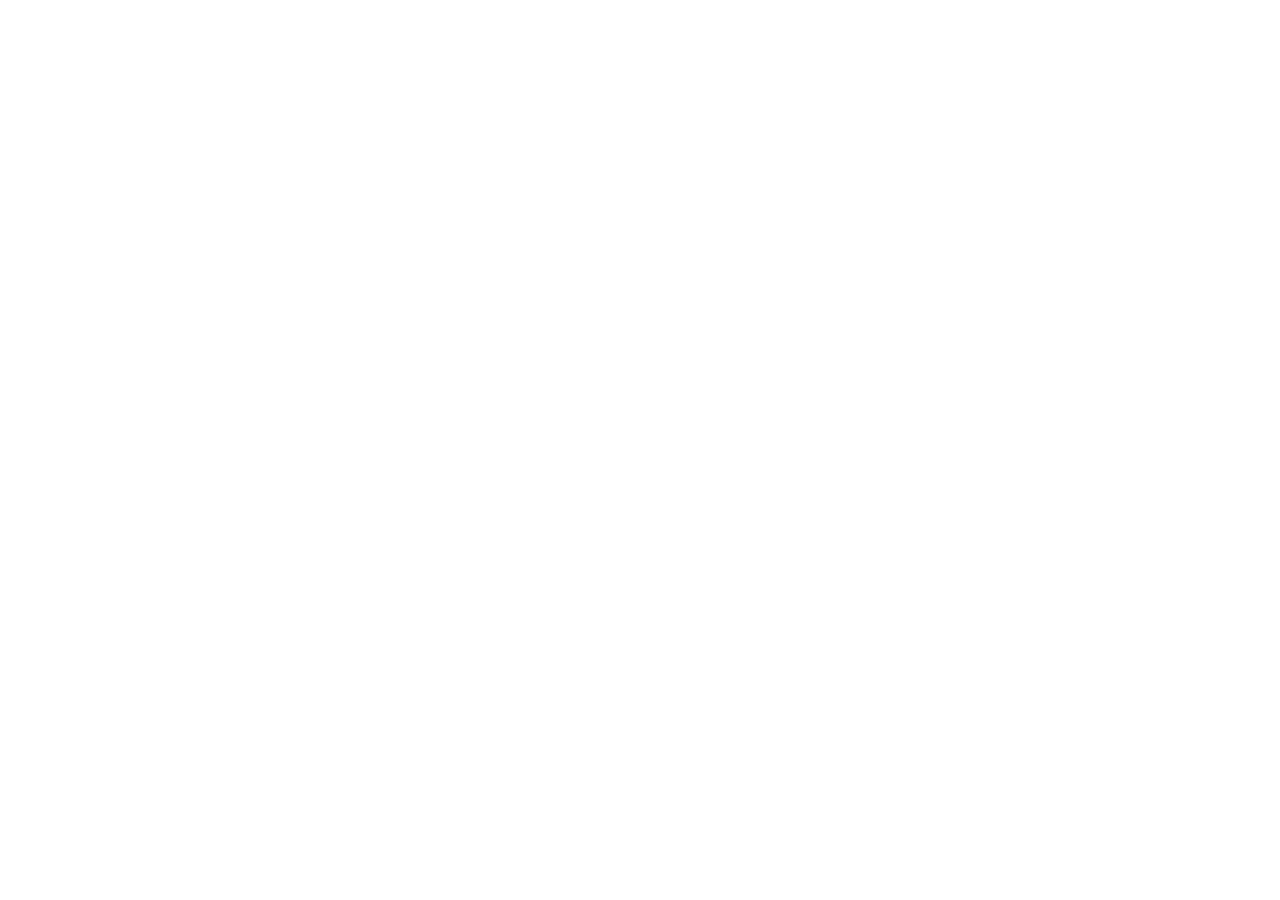
==== about.html @ 79bab30e "Add files via upload" ====
<!doctype html>
<html lang="en">
<head>
<meta charset="utf-8">
<meta name="viewport" content="width=device-width,initial-scale=1">
<title>About — Liz Dom</title>
<meta name="description" content="Liz Dom works with established artists and cultural institutions as an external project partner: research, development, funding, partnerships and delivery.">
<meta name="theme-color" content="#EFEEE9">
<link rel="preconnect" href="https://fonts.googleapis.com"><link rel="preconnect" href="https://fonts.gstatic.com" crossorigin>
<link href="https://fonts.googleapis.com/css2?family=Hanken+Grotesk:wght@400;500;600&family=IBM+Plex+Mono:wght@400;500&family=Instrument+Serif:ital@0;1&display=swap" rel="stylesheet">
<link rel="stylesheet" href="css/tokens.css"><link rel="stylesheet" href="css/style.css">
</head>
<body data-page="about" data-theme="neutral">
<div id="app"><noscript><p style="padding:2rem">Liz Dom: cultural producer and project development partner. Please enable JavaScript, or email wordsoflizdom@gmail.com.</p></noscript></div>
<script src="content/site.js"></script>
<script src="content/home.js"></script>
<script src="content/artists.js"></script>
<script src="content/institutions.js"></script>
<script src="content/about.js"></script>
<script src="content/projects.js"></script>
<script src="content/contact.js"></script>
<script src="js/render.js"></script>
</body>
</html>
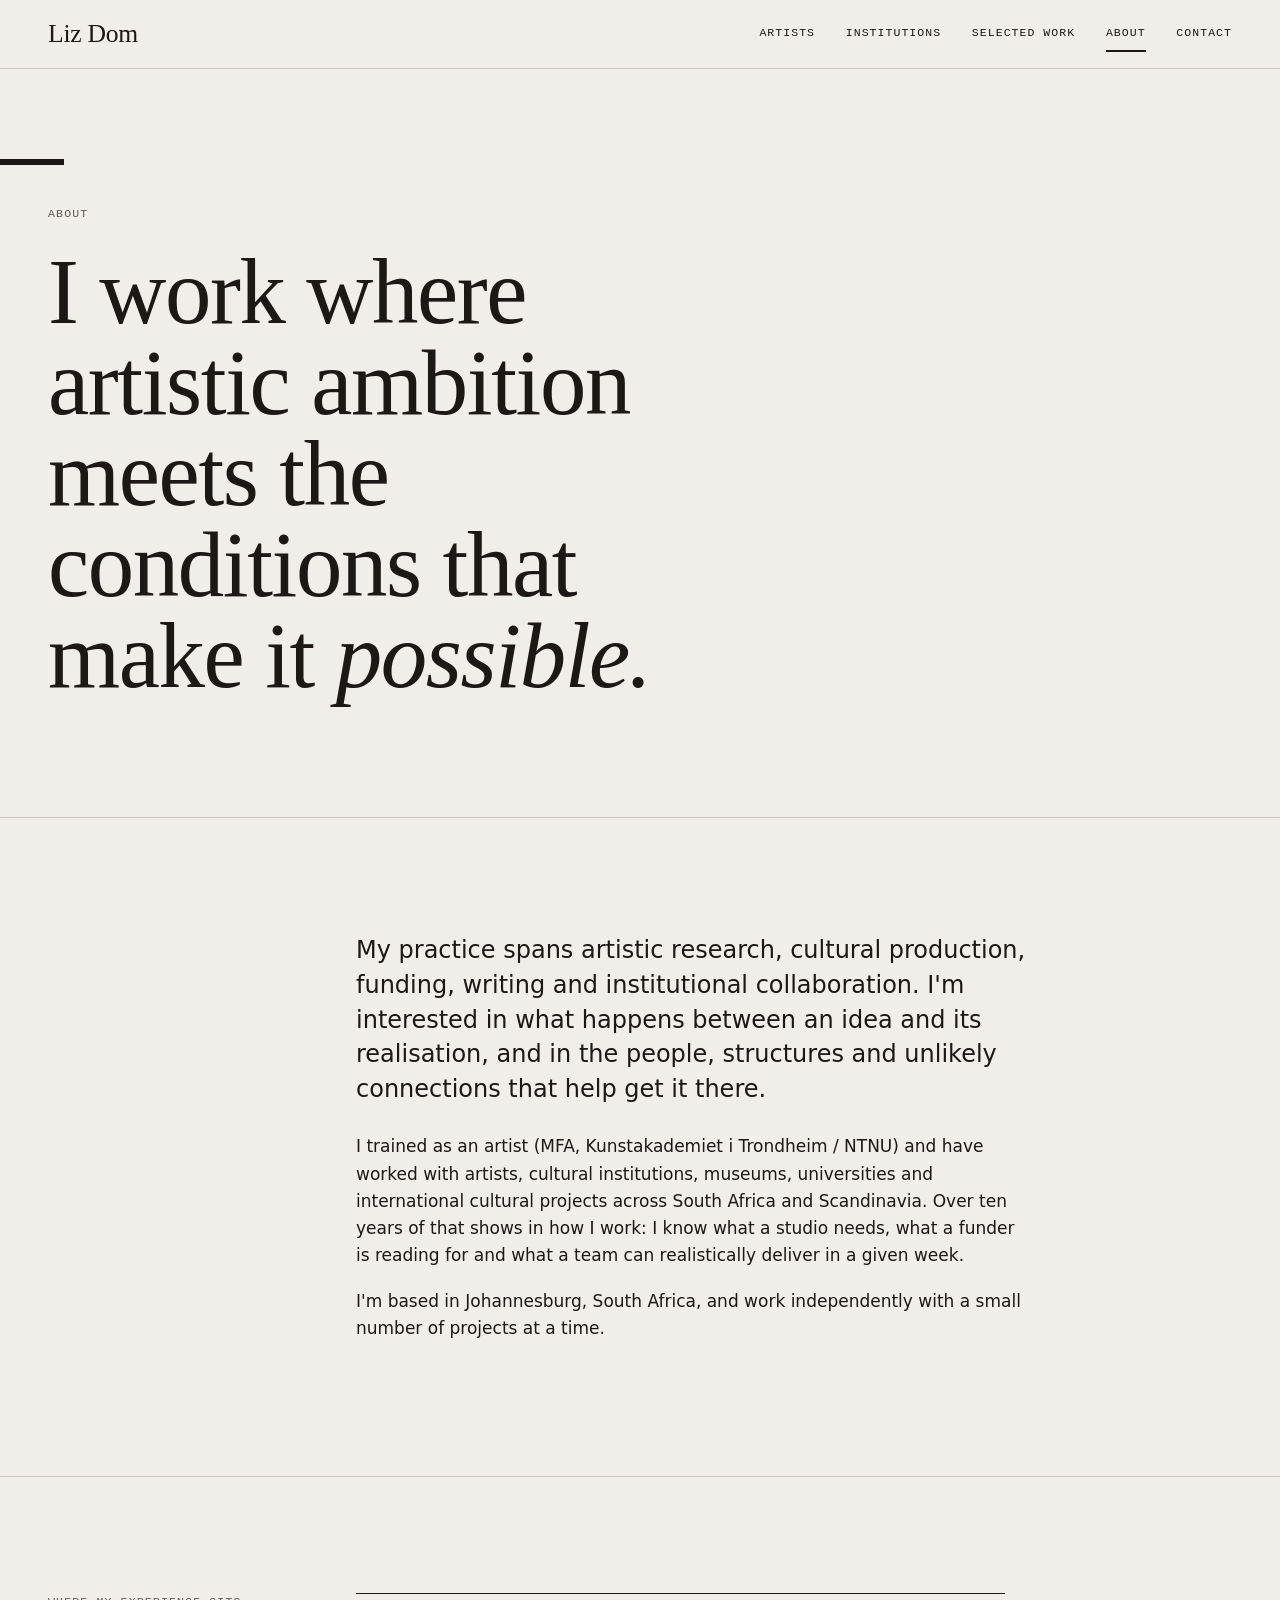
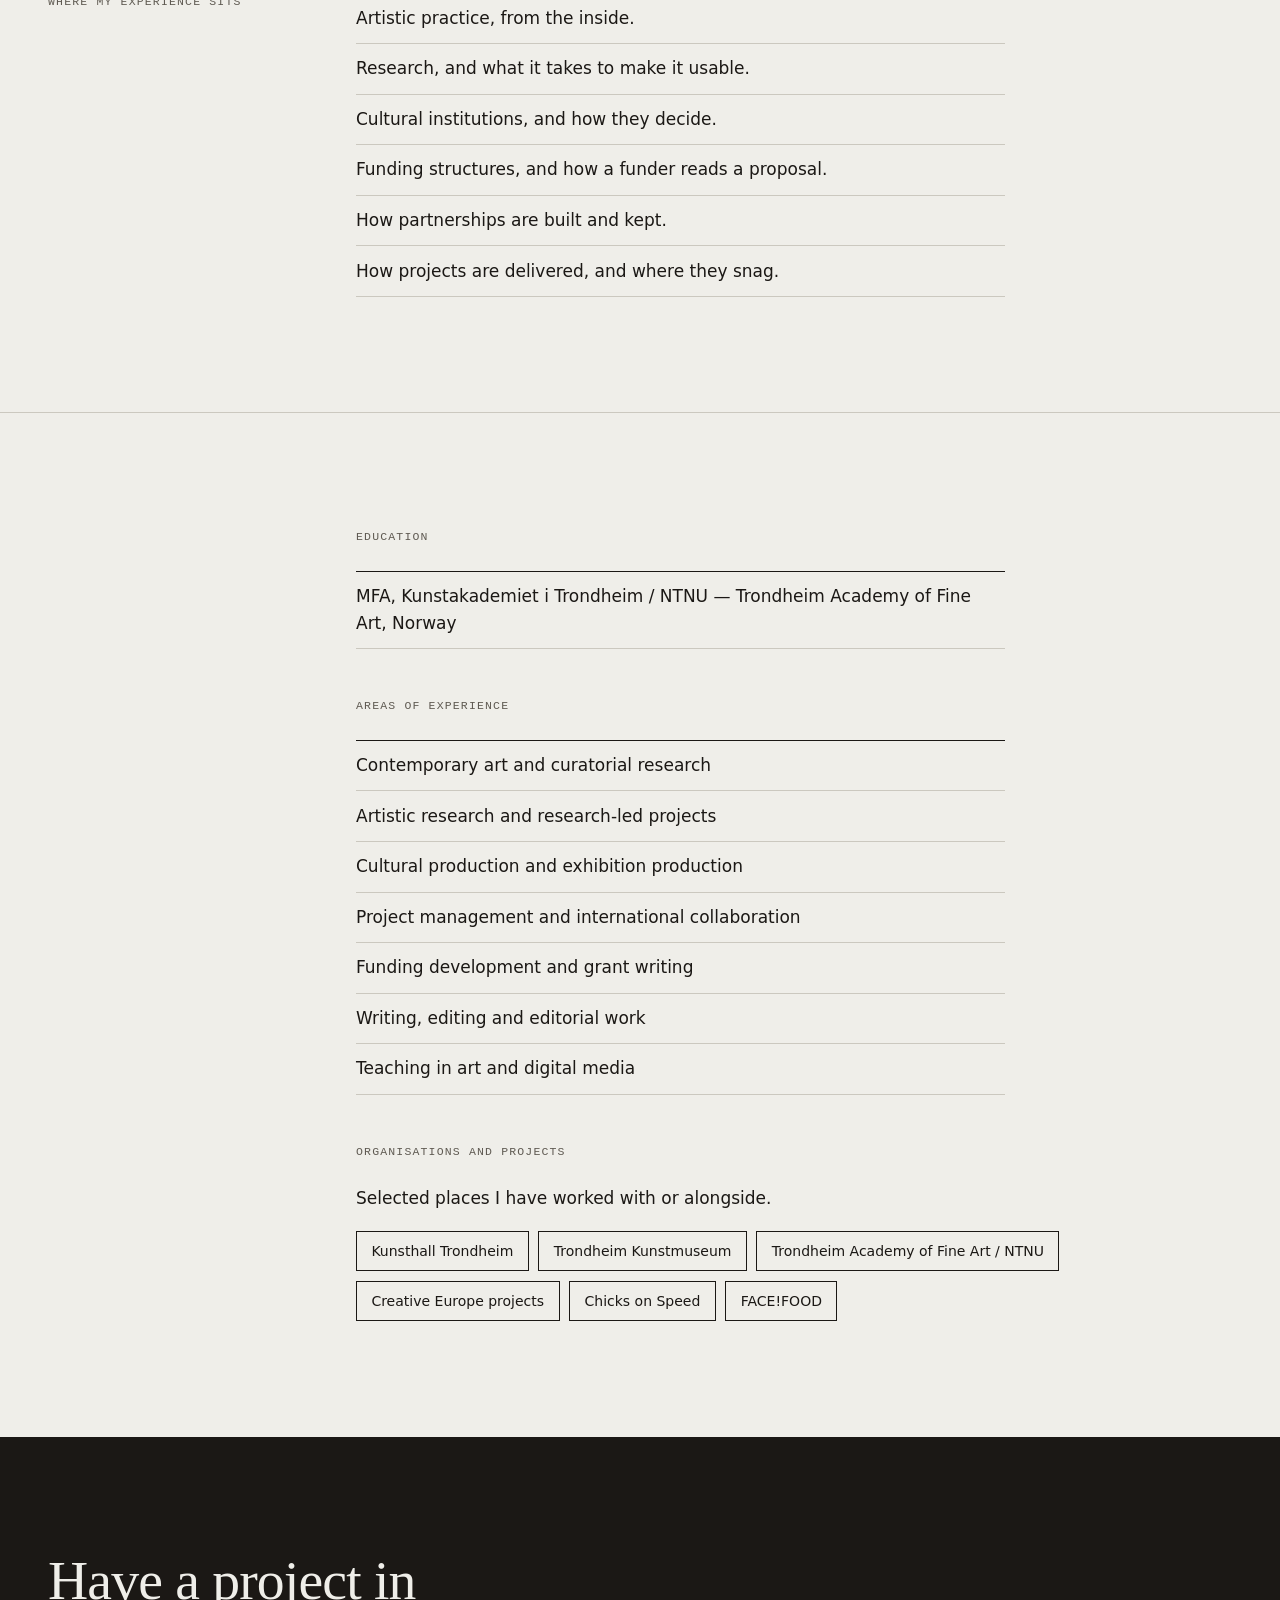
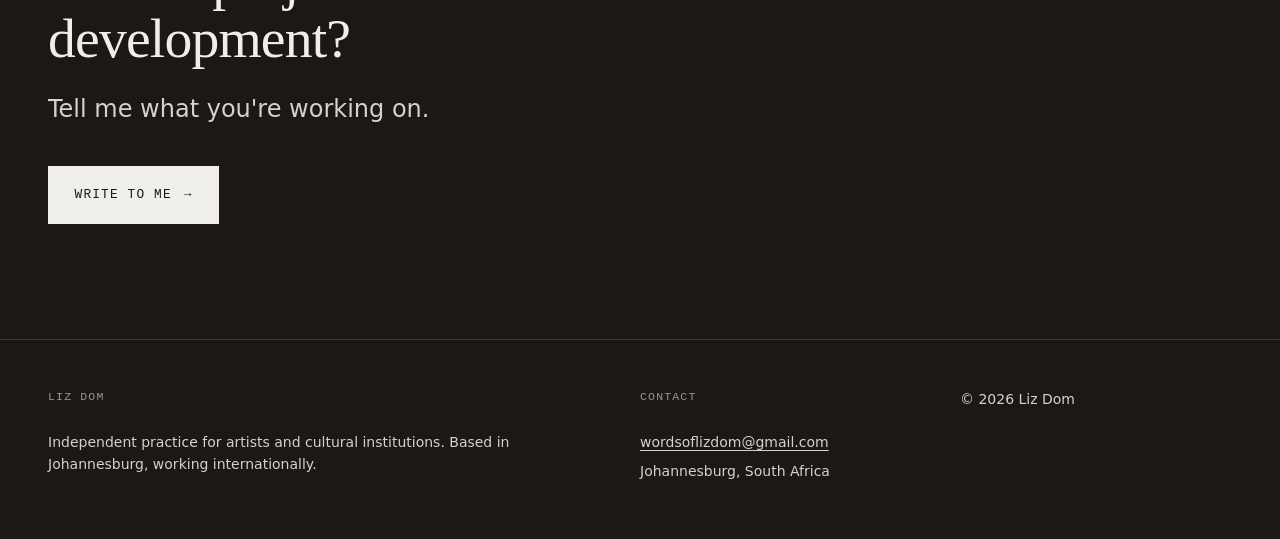
==== commit 41ad81cc: "Apply approved website edits to about.html" ====
--- a/about.html
+++ b/about.html
@@ -11,7 +11,7 @@
 <link rel="stylesheet" href="css/tokens.css"><link rel="stylesheet" href="css/style.css">
 </head>
 <body data-page="about" data-theme="neutral">
-<div id="app"><noscript><p style="padding:2rem">Liz Dom: cultural producer and project development partner. Please enable JavaScript, or email wordsoflizdom@gmail.com.</p></noscript></div>
+<div id="app"><noscript><p style="padding:2rem">Liz Dom: cultural producer and project development partner. Please enable JavaScript, or email hello@lizdom.xyz.</p></noscript></div>
 <script src="content/site.js"></script>
 <script src="content/home.js"></script>
 <script src="content/artists.js"></script>
--- a/css/tokens.css
+++ b/css/tokens.css
@@ -0,0 +1,30 @@
+:root{
+  /* ---- COLOUR: edit these hex codes to change the whole site ---- */
+  --paper:#EFEEE9;          /* page background */
+  --paper-deep:#E6E4DD;     /* panels */
+  --ink:#1B1815;            /* main text */
+  --muted:#5F5A52;          /* secondary text */
+  --rule:#CBC8BF;           /* hairlines */
+
+  --artist:#7C9AB4;         /* ESTABLISHED ARTISTS pathway: markers, bars, blocks */
+  --artist-ink:#3C5B76;     /* darker blue for text and links (passes contrast) */
+  --institution:#4E3328;    /* INSTITUTIONS pathway: markers, bars, text, links */
+
+  /* ---- FONTS ---- */
+  --font-display:"Instrument Serif","Times New Roman",Georgia,serif;
+  --font-body:"Hanken Grotesk",system-ui,-apple-system,"Segoe UI",Roboto,sans-serif;
+  --font-meta:"IBM Plex Mono",ui-monospace,Menlo,Consolas,monospace;
+
+  /* ---- SIZES ---- */
+  --size-body:1.0625rem;
+  --size-small:.875rem;
+  --size-meta:.72rem;
+  --size-lead:clamp(1.2rem,1.1rem + .5vw,1.5rem);
+  --size-h3:clamp(1.5rem,1.3rem + .8vw,2rem);
+  --size-h2:clamp(2rem,1.4rem + 2.6vw,3.6rem);
+  --size-h1:clamp(2.8rem,1.2rem + 7vw,7.5rem);
+
+  --wrap:1360px;
+  --gutter:clamp(1.25rem,4vw,3rem);
+  --section:clamp(4rem,9vw,8rem);
+}
--- a/css/style.css
+++ b/css/style.css
@@ -0,0 +1,149 @@
+*,*::before,*::after{box-sizing:border-box}
+html{-webkit-text-size-adjust:100%;scroll-behavior:smooth}
+body{margin:0;background:var(--paper);color:var(--ink);font-family:var(--font-body);font-size:var(--size-body);line-height:1.6;-webkit-font-smoothing:antialiased;
+  --accent:var(--ink);--accent-ink:var(--ink)}
+body[data-theme="artists"]{--accent:var(--artist);--accent-ink:var(--artist-ink)}
+body[data-theme="institutions"]{--accent:var(--institution);--accent-ink:var(--institution)}
+img{max-width:100%;display:block}
+a{color:inherit}
+em{font-family:var(--font-display);font-style:italic;font-weight:400}
+h1,h2,h3{font-family:var(--font-display);font-weight:400;margin:0;letter-spacing:-.015em}
+p{margin:0 0 1.1em;max-width:62ch}
+ul,ol{margin:0;padding:0;list-style:none}
+:focus-visible{outline:3px solid var(--artist-ink);outline-offset:3px}
+.skip{position:absolute;left:-999px;top:0;background:var(--ink);color:var(--paper);padding:.75rem 1rem;z-index:100}
+.skip:focus{left:0}
+.wrap{max-width:var(--wrap);margin:0 auto;padding:0 var(--gutter)}
+
+/* header */
+.site-header{position:sticky;top:0;z-index:50;background:rgba(239,238,233,.92);backdrop-filter:blur(8px);border-bottom:1px solid var(--rule)}
+.bar{display:flex;align-items:center;justify-content:space-between;min-height:68px;gap:1rem}
+.brand{font-family:var(--font-display);font-size:1.6rem;text-decoration:none;letter-spacing:-.01em}
+.nav{display:flex;gap:clamp(1rem,2.4vw,2.2rem)}
+.nav a{font-family:var(--font-meta);font-size:var(--size-meta);letter-spacing:.09em;text-transform:uppercase;text-decoration:none;padding:.5rem 0;border-bottom:2px solid transparent}
+.nav a:hover{border-color:var(--ink)}
+.nav a[aria-current="page"]{border-color:var(--accent)}
+.nav a[data-page="artists"]:hover,.nav a[data-page="artists"][aria-current]{border-color:var(--artist)}
+.nav a[data-page="institutions"]:hover,.nav a[data-page="institutions"][aria-current]{border-color:var(--institution)}
+.menu-btn{display:none;font-family:var(--font-meta);font-size:var(--size-meta);letter-spacing:.09em;text-transform:uppercase;background:none;border:1px solid var(--ink);padding:.7rem 1rem;min-height:44px;color:inherit;cursor:pointer}
+@media (max-width:820px){
+  .menu-btn{display:block}
+  .nav{display:none;position:absolute;left:0;right:0;top:100%;flex-direction:column;gap:0;background:var(--paper);border-bottom:1px solid var(--rule);padding:.5rem var(--gutter) 1.25rem}
+  .nav.is-open{display:flex}
+  .nav a{padding:1rem 0;font-size:.8rem;border-bottom:1px solid var(--rule);min-height:48px}
+}
+
+/* type blocks */
+.eyebrow,.label{font-family:var(--font-meta);font-size:var(--size-meta);letter-spacing:.1em;text-transform:uppercase;color:var(--muted);margin:0 0 1.5rem}
+.h1{font-size:var(--size-h1);line-height:.98;max-width:14ch}
+.h2{font-size:var(--size-h2);line-height:1.04;max-width:20ch}
+.lead{font-size:var(--size-lead);line-height:1.45;max-width:48ch}
+section{padding:var(--section) 0;border-top:1px solid var(--rule)}
+.hero{border-top:0;padding:clamp(3.5rem,8vw,7rem) 0 var(--section)}
+.hero .h1{max-width:12ch}
+.page-hero .h1{font-size:clamp(2.6rem,1rem + 6vw,6.2rem);max-width:15ch}
+.page-hero{border-top:0;padding:clamp(3rem,7vw,6rem) 0 var(--section)}
+.page-hero::before{content:"";display:block;width:64px;height:6px;background:var(--accent);margin-bottom:2.5rem}
+.page-hero .lead{margin-top:2.5rem}
+.grid{display:grid;grid-template-columns:repeat(12,1fr);gap:0 var(--gutter)}
+.col-label{grid-column:1 / span 3}
+.col-main{grid-column:4 / span 9}
+@media (max-width:820px){.col-label,.col-main{grid-column:1 / -1}.col-label{margin-bottom:1rem}}
+
+/* buttons / links */
+.btn{display:inline-flex;align-items:center;gap:.75rem;font-family:var(--font-meta);font-size:.8rem;letter-spacing:.09em;text-transform:uppercase;text-decoration:none;background:var(--ink);color:var(--paper);padding:1.1rem 1.6rem;min-height:48px;border:1px solid var(--ink);transition:background .25s,color .25s}
+.btn:hover{background:transparent;color:var(--ink)}
+.btn .arr{transition:transform .25s}.btn:hover .arr{transform:translateX(4px)}
+.textlink{font-family:var(--font-meta);font-size:var(--size-meta);letter-spacing:.09em;text-transform:uppercase;text-decoration:none;border-bottom:1px solid currentColor;padding-bottom:.2rem;color:var(--accent-ink)}
+.textlink:hover{border-bottom-width:3px}
+
+/* audience doors */
+.doors{display:grid;grid-template-columns:1fr 1fr;gap:var(--gutter);margin-top:clamp(3rem,6vw,5rem)}
+.door{display:flex;flex-direction:column;justify-content:space-between;min-height:340px;text-decoration:none;padding:1.75rem 0 0;border-top:6px solid var(--c);transition:background .3s}
+.door--artists{--c:var(--artist);--ct:var(--artist-ink)}
+.door--institutions{--c:var(--institution);--ct:var(--institution)}
+.door .kicker{font-family:var(--font-meta);font-size:var(--size-meta);letter-spacing:.1em;text-transform:uppercase;color:var(--ct);display:flex;align-items:center;gap:.6rem}
+.door .kicker::before{content:"";width:10px;height:10px;background:var(--c)}
+.door h2{font-size:var(--size-h3);line-height:1.1;margin:1.25rem 0 1rem;max-width:18ch}
+.door p{color:var(--muted)}
+.door .go{font-family:var(--font-meta);font-size:var(--size-meta);letter-spacing:.09em;text-transform:uppercase;color:var(--ct);padding:1.25rem 0;display:flex;gap:.6rem;align-items:center}
+.door:hover .go{gap:1.1rem}
+.door:hover{background:var(--paper-deep)}
+@media (max-width:820px){.doors{grid-template-columns:1fr}.door{min-height:0}}
+
+.statement{font-family:var(--font-display);font-size:var(--size-h2);line-height:1.08;letter-spacing:-.015em;max-width:22ch;margin:0 0 2rem}
+
+/* editorial rows */
+.rows{border-top:1px solid var(--ink)}
+.row{display:grid;grid-template-columns:3.5rem minmax(0,1fr) minmax(0,1.5fr);gap:var(--gutter);padding:1.75rem 0;border-bottom:1px solid var(--rule);align-items:baseline}
+.row .n{font-family:var(--font-meta);font-size:var(--size-meta);color:var(--muted)}
+.row h3{font-size:var(--size-h3);line-height:1.1}
+.row .sit{font-family:var(--font-meta);font-size:var(--size-meta);letter-spacing:.06em;text-transform:uppercase;color:var(--accent-ink);margin:.7rem 0 0;max-width:none}
+.row p{margin:0;color:var(--ink)}
+@media (max-width:820px){.row{grid-template-columns:2.5rem 1fr;gap:.25rem 1rem}.row>div:last-child{grid-column:2}.row p{margin-top:.5rem}}
+
+.tags{display:flex;flex-wrap:wrap;gap:.6rem}
+.tags li{border:1px solid var(--ink);padding:.5rem .9rem;font-size:var(--size-small)}
+.plain li{padding:.7rem 0;border-bottom:1px solid var(--rule);max-width:60ch}
+.plain li:first-child{border-top:1px solid var(--ink)}
+.stance{background:var(--paper-deep)}
+.stance .statement{font-size:var(--size-h3);max-width:34ch;margin:0}
+
+/* projects */
+.projects{display:grid;grid-template-columns:repeat(3,1fr);gap:var(--gutter)}
+.projects--full{grid-template-columns:1fr;gap:clamp(3rem,6vw,5rem)}
+.proj{display:flex;flex-direction:column;gap:1rem}
+.proj--full{display:grid;grid-template-columns:repeat(12,1fr);gap:var(--gutter);border-top:1px solid var(--ink);padding-top:2rem}
+.proj--full .ph{grid-column:1 / span 5}
+.proj--full .body{grid-column:7 / span 6}
+.ph{position:relative;aspect-ratio:4/5;background:var(--paper-deep);overflow:hidden;margin:0}
+.ph img{width:100%;height:100%;object-fit:cover}
+.ph--empty{display:flex;align-items:flex-end;padding:1rem;border:1px solid var(--rule)}
+.ph--empty span{font-family:var(--font-display);font-size:clamp(4rem,10vw,8rem);line-height:.8;color:var(--rule)}
+.proj h3{font-size:var(--size-h3);line-height:1.1}
+.meta{font-family:var(--font-meta);font-size:var(--size-meta);letter-spacing:.08em;text-transform:uppercase;color:var(--muted);margin:0}
+.draft{display:inline-block;border:1px solid var(--muted);padding:.1rem .45rem;margin-left:.5rem;font-size:.65rem}
+dl.facts{display:grid;grid-template-columns:8rem 1fr;gap:.75rem 1rem;margin:1.5rem 0}
+dl.facts dt{font-family:var(--font-meta);font-size:var(--size-meta);letter-spacing:.08em;text-transform:uppercase;color:var(--muted)}
+dl.facts dd{margin:0}
+.gallery{display:grid;grid-template-columns:repeat(auto-fill,minmax(140px,1fr));gap:.75rem;margin-top:1rem}
+.gallery img{aspect-ratio:4/5;object-fit:cover;width:100%}
+@media (max-width:980px){.projects{grid-template-columns:1fr 1fr}}
+@media (max-width:820px){.projects{grid-template-columns:1fr}.proj--full{display:flex}.proj--full .ph{width:100%}dl.facts{grid-template-columns:1fr;gap:.2rem}dl.facts dd{margin-bottom:.7rem}}
+
+/* about */
+.portrait{margin:0;max-width:360px}
+.portrait img{width:100%;aspect-ratio:4/5;object-fit:cover}
+
+/* form */
+form.enq{display:grid;gap:1.5rem;max-width:720px}
+.field label{display:block;font-family:var(--font-meta);font-size:var(--size-meta);letter-spacing:.09em;text-transform:uppercase;margin-bottom:.5rem}
+.field small{display:block;color:var(--muted);margin-bottom:.5rem}
+.field input,.field select,.field textarea{width:100%;font:inherit;color:inherit;background:transparent;border:0;border-bottom:1px solid var(--ink);border-radius:0;padding:.7rem 0;min-height:48px}
+.field textarea{min-height:160px;border:1px solid var(--ink);padding:.8rem}
+.field input:focus,.field select:focus,.field textarea:focus{outline:3px solid var(--artist-ink);outline-offset:2px}
+.status{min-height:1.5em;font-weight:500}
+.hp{position:absolute;left:-9999px}
+
+/* CTA + footer */
+.cta{background:var(--ink);color:var(--paper);border-top:0}
+.cta .h2{max-width:16ch}
+.cta .lead{margin:1.5rem 0 2.5rem;color:#D5D2C9}
+.cta .btn{background:var(--paper);color:var(--ink);border-color:var(--paper)}
+.cta .btn:hover{background:transparent;color:var(--paper)}
+.site-footer{background:var(--ink);color:#D5D2C9;padding:3rem 0;border-top:1px solid #3a352f;font-size:var(--size-small)}
+.foot{display:grid;grid-template-columns:2fr 1fr 1fr;gap:var(--gutter)}
+.site-footer a{text-underline-offset:3px}
+.site-footer .label{color:#9C978D}
+.site-footer ul li{margin-bottom:.4rem}
+@media (max-width:820px){.foot{grid-template-columns:1fr}}
+
+/* motion */
+.js-reveal .reveal{opacity:0;transform:translateY(14px);transition:opacity .7s ease,transform .7s ease}
+.js-reveal .reveal.is-in{opacity:1;transform:none}
+@media (prefers-reduced-motion:reduce){
+  html{scroll-behavior:auto}
+  *{transition:none !important;animation:none !important}
+  .js-reveal .reveal{opacity:1;transform:none}
+}
+.errorbox{max-width:640px;margin:20vh auto;padding:2rem;border:1px solid var(--ink)}
